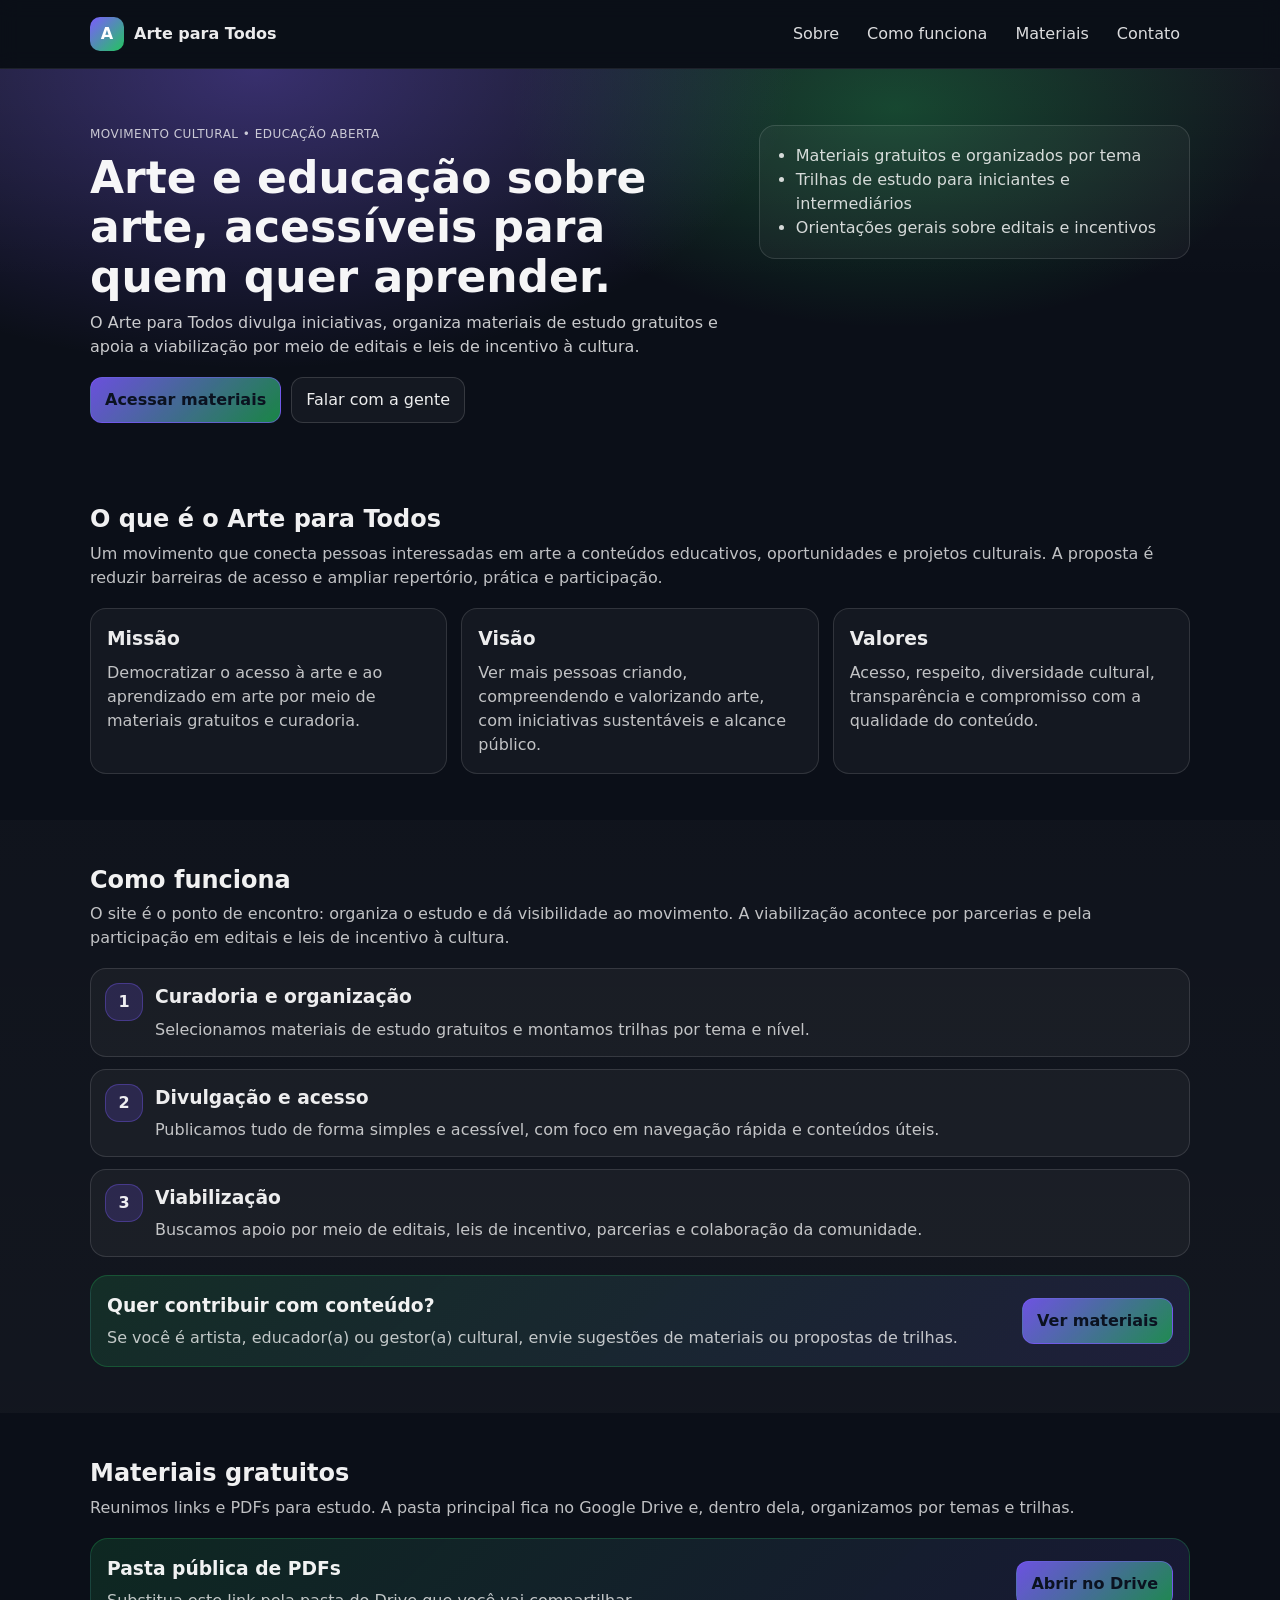
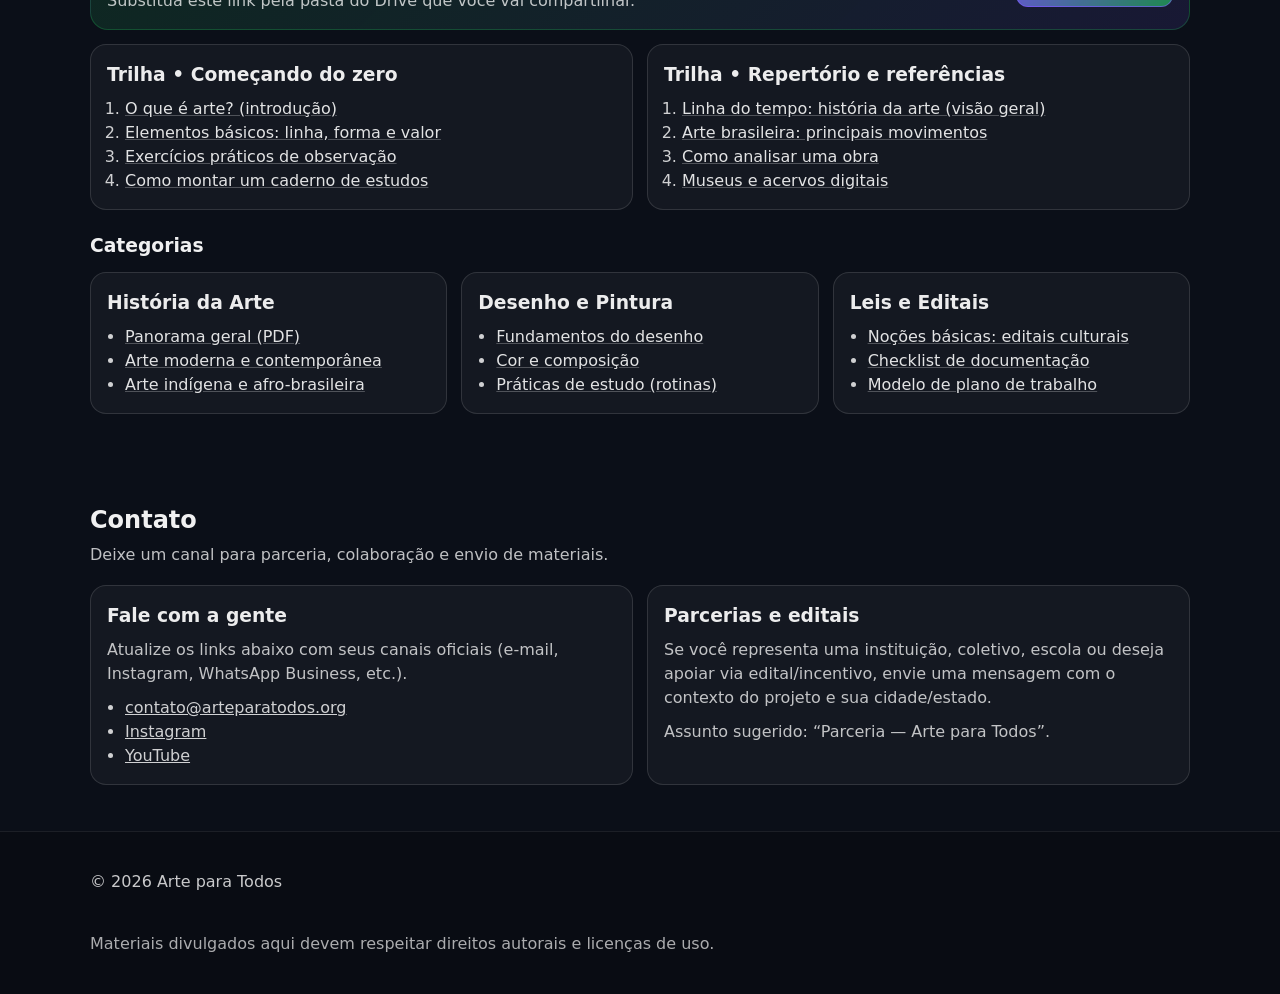
==== index.html @ 4cda793a "Site inicial (página única)" ====
<!doctype html>
<html lang="pt-BR">
  <head>
    <meta charset="utf-8" />
    <meta name="viewport" content="width=device-width, initial-scale=1" />
    <title>Arte para Todos</title>
    <meta
      name="description"
      content="Arte para Todos é um movimento para disponibilizar arte e educação sobre arte gratuitamente, conectando iniciativas a editais e leis de incentivo à cultura."
    />
    <meta property="og:title" content="Arte para Todos" />
    <meta
      property="og:description"
      content="Materiais gratuitos, divulgação da ideia e caminhos para viabilização via editais e leis de incentivo."
    />
    <meta property="og:type" content="website" />
    <link rel="stylesheet" href="./styles.css" />
  </head>
  <body>
    <a class="skip-link" href="#conteudo">Pular para o conteúdo</a>

    <header class="site-header">
      <div class="container header-inner">
        <a class="brand" href="./index.html" aria-label="Ir para a página inicial">
          <span class="brand-mark" aria-hidden="true">A</span>
          <span class="brand-name">Arte para Todos</span>
        </a>

        <nav class="nav" aria-label="Navegação principal">
          <a href="#sobre">Sobre</a>
          <a href="#como-funciona">Como funciona</a>
          <a href="#materiais">Materiais</a>
          <a href="#contato">Contato</a>
        </nav>
      </div>
    </header>

    <main id="conteudo">
      <section class="hero">
        <div class="container hero-inner">
          <div class="hero-copy">
            <p class="eyebrow">Movimento cultural • Educação aberta</p>
            <h1>Arte e educação sobre arte, acessíveis para quem quer aprender.</h1>
            <p class="lead">
              O Arte para Todos divulga iniciativas, organiza materiais de estudo gratuitos e apoia a viabilização por
              meio de editais e leis de incentivo à cultura.
            </p>
            <div class="cta">
              <a class="button primary" href="#materiais">Acessar materiais</a>
              <a class="button" href="#contato">Falar com a gente</a>
            </div>
          </div>

          <div class="hero-card" role="note" aria-label="Resumo do que você encontra aqui">
            <ul class="checklist">
              <li>Materiais gratuitos e organizados por tema</li>
              <li>Trilhas de estudo para iniciantes e intermediários</li>
              <li>Orientações gerais sobre editais e incentivos</li>
            </ul>
          </div>
        </div>
      </section>

      <section id="sobre" class="section">
        <div class="container">
          <div class="section-head">
            <h2>O que é o Arte para Todos</h2>
            <p>
              Um movimento que conecta pessoas interessadas em arte a conteúdos educativos, oportunidades e projetos
              culturais. A proposta é reduzir barreiras de acesso e ampliar repertório, prática e participação.
            </p>
          </div>

          <div class="grid-3">
            <article class="card">
              <h3>Missão</h3>
              <p>Democratizar o acesso à arte e ao aprendizado em arte por meio de materiais gratuitos e curadoria.</p>
            </article>
            <article class="card">
              <h3>Visão</h3>
              <p>
                Ver mais pessoas criando, compreendendo e valorizando arte, com iniciativas sustentáveis e alcance
                público.
              </p>
            </article>
            <article class="card">
              <h3>Valores</h3>
              <p>Acesso, respeito, diversidade cultural, transparência e compromisso com a qualidade do conteúdo.</p>
            </article>
          </div>
        </div>
      </section>

      <section id="como-funciona" class="section alt">
        <div class="container">
          <div class="section-head">
            <h2>Como funciona</h2>
            <p>
              O site é o ponto de encontro: organiza o estudo e dá visibilidade ao movimento. A viabilização acontece
              por parcerias e pela participação em editais e leis de incentivo à cultura.
            </p>
          </div>

          <div class="steps">
            <div class="step">
              <span class="step-number">1</span>
              <div class="step-body">
                <h3>Curadoria e organização</h3>
                <p>Selecionamos materiais de estudo gratuitos e montamos trilhas por tema e nível.</p>
              </div>
            </div>
            <div class="step">
              <span class="step-number">2</span>
              <div class="step-body">
                <h3>Divulgação e acesso</h3>
                <p>Publicamos tudo de forma simples e acessível, com foco em navegação rápida e conteúdos úteis.</p>
              </div>
            </div>
            <div class="step">
              <span class="step-number">3</span>
              <div class="step-body">
                <h3>Viabilização</h3>
                <p>Buscamos apoio por meio de editais, leis de incentivo, parcerias e colaboração da comunidade.</p>
              </div>
            </div>
          </div>

          <div class="callout">
            <div>
              <h3>Quer contribuir com conteúdo?</h3>
              <p>
                Se você é artista, educador(a) ou gestor(a) cultural, envie sugestões de materiais ou propostas de
                trilhas.
              </p>
            </div>
            <a class="button primary" href="#materiais">Ver materiais</a>
          </div>
        </div>
      </section>

      <section id="materiais" class="section">
        <div class="container">
          <div class="section-head">
            <h2>Materiais gratuitos</h2>
            <p>
              Reunimos links e PDFs para estudo. A pasta principal fica no Google Drive e, dentro dela, organizamos por
              temas e trilhas.
            </p>
          </div>

          <div class="callout">
            <div>
              <h3>Pasta pública de PDFs</h3>
              <p class="muted">Substitua este link pela pasta do Drive que você vai compartilhar.</p>
            </div>
            <a class="button primary" href="https://drive.google.com/drive/folders/SEU_LINK_AQUI" rel="noopener noreferrer" target="_blank">
              Abrir no Drive
            </a>
          </div>

          <div class="grid-2" style="margin-top: 14px">
            <section class="card">
              <h3>Trilha • Começando do zero</h3>
              <ol class="list">
                <li><a href="#">O que é arte? (introdução)</a></li>
                <li><a href="#">Elementos básicos: linha, forma e valor</a></li>
                <li><a href="#">Exercícios práticos de observação</a></li>
                <li><a href="#">Como montar um caderno de estudos</a></li>
              </ol>
            </section>

            <section class="card">
              <h3>Trilha • Repertório e referências</h3>
              <ol class="list">
                <li><a href="#">Linha do tempo: história da arte (visão geral)</a></li>
                <li><a href="#">Arte brasileira: principais movimentos</a></li>
                <li><a href="#">Como analisar uma obra</a></li>
                <li><a href="#">Museus e acervos digitais</a></li>
              </ol>
            </section>
          </div>

          <h3 class="section-title">Categorias</h3>
          <div class="grid-3">
            <section class="card">
              <h3>História da Arte</h3>
              <ul class="list">
                <li><a href="#">Panorama geral (PDF)</a></li>
                <li><a href="#">Arte moderna e contemporânea</a></li>
                <li><a href="#">Arte indígena e afro-brasileira</a></li>
              </ul>
            </section>

            <section class="card">
              <h3>Desenho e Pintura</h3>
              <ul class="list">
                <li><a href="#">Fundamentos do desenho</a></li>
                <li><a href="#">Cor e composição</a></li>
                <li><a href="#">Práticas de estudo (rotinas)</a></li>
              </ul>
            </section>

            <section class="card">
              <h3>Leis e Editais</h3>
              <ul class="list">
                <li><a href="#">Noções básicas: editais culturais</a></li>
                <li><a href="#">Checklist de documentação</a></li>
                <li><a href="#">Modelo de plano de trabalho</a></li>
              </ul>
            </section>
          </div>
        </div>
      </section>

      <section id="contato" class="section">
        <div class="container">
          <div class="section-head">
            <h2>Contato</h2>
            <p>Deixe um canal para parceria, colaboração e envio de materiais.</p>
          </div>

          <div class="grid-2">
            <div class="card">
              <h3>Fale com a gente</h3>
              <p class="muted">
                Atualize os links abaixo com seus canais oficiais (e-mail, Instagram, WhatsApp Business, etc.).
              </p>
              <ul class="link-list">
                <li><a href="mailto:contato@arteparatodos.org">contato@arteparatodos.org</a></li>
                <li><a href="#" rel="noopener noreferrer">Instagram</a></li>
                <li><a href="#" rel="noopener noreferrer">YouTube</a></li>
              </ul>
            </div>

            <div class="card">
              <h3>Parcerias e editais</h3>
              <p>
                Se você representa uma instituição, coletivo, escola ou deseja apoiar via edital/incentivo, envie uma
                mensagem com o contexto do projeto e sua cidade/estado.
              </p>
              <p class="muted">Assunto sugerido: “Parceria — Arte para Todos”.</p>
            </div>
          </div>
        </div>
      </section>
    </main>

    <footer class="site-footer">
      <div class="container footer-inner">
        <p>© <span id="ano"></span> Arte para Todos</p>
        <p class="muted">Materiais divulgados aqui devem respeitar direitos autorais e licenças de uso.</p>
      </div>
    </footer>

    <script>
      const el = document.getElementById("ano");
      if (el) el.textContent = String(new Date().getFullYear());
    </script>
  </body>
</html>
---- styles.css ----
* {
  box-sizing: border-box;
}

html,
body {
  height: 100%;
}

body {
  margin: 0;
  font-family: ui-sans-serif, system-ui, -apple-system, Segoe UI, Roboto, Arial, "Noto Sans", "Helvetica Neue",
    sans-serif;
  line-height: 1.5;
  color: #0b1220;
  background: #0b0f18;
}

a {
  color: inherit;
}

.skip-link {
  position: absolute;
  top: -100px;
  left: 12px;
  padding: 10px 12px;
  border-radius: 10px;
  background: #ffffff;
  color: #0b1220;
  z-index: 999;
}

.skip-link:focus {
  top: 12px;
  outline: 3px solid #7c5cff;
  outline-offset: 2px;
}

.container {
  width: min(1100px, calc(100% - 40px));
  margin: 0 auto;
}

.site-header {
  position: sticky;
  top: 0;
  z-index: 50;
  border-bottom: 1px solid rgba(255, 255, 255, 0.08);
  background: rgba(11, 15, 24, 0.8);
  backdrop-filter: blur(10px);
}

.header-inner {
  display: flex;
  align-items: center;
  justify-content: space-between;
  gap: 16px;
  padding: 14px 0;
}

.brand {
  display: inline-flex;
  align-items: center;
  gap: 10px;
  text-decoration: none;
}

.brand-mark {
  display: grid;
  place-items: center;
  width: 34px;
  height: 34px;
  border-radius: 10px;
  background: linear-gradient(135deg, #7c5cff, #22c55e);
  color: #ffffff;
  font-weight: 800;
}

.brand-name {
  color: rgba(255, 255, 255, 0.92);
  font-weight: 700;
}

.nav {
  display: flex;
  flex-wrap: wrap;
  gap: 8px;
}

.nav a {
  text-decoration: none;
  color: rgba(255, 255, 255, 0.86);
  padding: 8px 10px;
  border-radius: 10px;
}

.nav a:hover {
  background: rgba(255, 255, 255, 0.06);
}

.nav a.active {
  background: rgba(124, 92, 255, 0.18);
  color: rgba(255, 255, 255, 0.98);
}

.hero {
  padding: 56px 0 36px;
  background: radial-gradient(900px 500px at 20% 0%, rgba(124, 92, 255, 0.35), transparent 60%),
    radial-gradient(700px 400px at 70% 10%, rgba(34, 197, 94, 0.28), transparent 55%),
    linear-gradient(180deg, rgba(255, 255, 255, 0.04), transparent 55%);
}

.hero-inner {
  display: grid;
  grid-template-columns: 1.2fr 0.8fr;
  gap: 22px;
  align-items: start;
}

.eyebrow {
  margin: 0 0 10px;
  color: rgba(255, 255, 255, 0.75);
  letter-spacing: 0.04em;
  text-transform: uppercase;
  font-size: 12px;
}

h1 {
  margin: 0 0 10px;
  color: rgba(255, 255, 255, 0.96);
  line-height: 1.12;
  font-size: clamp(30px, 4vw, 44px);
}

.lead {
  margin: 0 0 18px;
  color: rgba(255, 255, 255, 0.78);
  font-size: 16px;
}

.cta {
  display: flex;
  flex-wrap: wrap;
  gap: 10px;
}

.button {
  display: inline-flex;
  align-items: center;
  justify-content: center;
  padding: 10px 14px;
  border-radius: 12px;
  border: 1px solid rgba(255, 255, 255, 0.14);
  color: rgba(255, 255, 255, 0.92);
  text-decoration: none;
  background: rgba(255, 255, 255, 0.04);
}

.button:hover {
  background: rgba(255, 255, 255, 0.08);
}

.button.primary {
  border-color: rgba(124, 92, 255, 0.55);
  background: linear-gradient(135deg, rgba(124, 92, 255, 0.85), rgba(34, 197, 94, 0.65));
  color: #0b1220;
  font-weight: 700;
}

.hero-card {
  border-radius: 16px;
  border: 1px solid rgba(255, 255, 255, 0.12);
  background: rgba(255, 255, 255, 0.04);
  padding: 18px;
}

.checklist {
  margin: 0;
  padding-left: 18px;
  color: rgba(255, 255, 255, 0.82);
}

.section {
  padding: 46px 0;
  background: #0b0f18;
}

.section.alt {
  background: linear-gradient(180deg, rgba(255, 255, 255, 0.02), rgba(255, 255, 255, 0.03));
}

.section-head {
  display: grid;
  gap: 8px;
  margin-bottom: 18px;
}

.section-head h1,
.section-head h2 {
  margin: 0;
  color: rgba(255, 255, 255, 0.94);
  line-height: 1.2;
}

.section-head p {
  margin: 0;
  color: rgba(255, 255, 255, 0.74);
}

.section-title {
  margin: 22px 0 12px;
  color: rgba(255, 255, 255, 0.94);
}

.grid-2 {
  display: grid;
  grid-template-columns: repeat(2, minmax(0, 1fr));
  gap: 14px;
}

.grid-3 {
  display: grid;
  grid-template-columns: repeat(3, minmax(0, 1fr));
  gap: 14px;
}

.card {
  border-radius: 16px;
  border: 1px solid rgba(255, 255, 255, 0.12);
  background: rgba(255, 255, 255, 0.04);
  padding: 16px;
}

.card h3,
.card h2 {
  margin: 0 0 8px;
  color: rgba(255, 255, 255, 0.92);
}

.card p {
  margin: 0 0 10px;
  color: rgba(255, 255, 255, 0.74);
}

.card p:last-child {
  margin-bottom: 0;
}

.card-title {
  font-size: 18px;
}

.muted {
  color: rgba(255, 255, 255, 0.66);
}

.steps {
  display: grid;
  gap: 12px;
}

.step {
  display: grid;
  grid-template-columns: 38px 1fr;
  gap: 12px;
  align-items: start;
  padding: 14px;
  border-radius: 16px;
  border: 1px solid rgba(255, 255, 255, 0.12);
  background: rgba(255, 255, 255, 0.04);
}

.step-number {
  display: grid;
  place-items: center;
  width: 38px;
  height: 38px;
  border-radius: 14px;
  background: rgba(124, 92, 255, 0.18);
  border: 1px solid rgba(124, 92, 255, 0.35);
  color: rgba(255, 255, 255, 0.92);
  font-weight: 800;
}

.step-body h3 {
  margin: 0 0 6px;
  color: rgba(255, 255, 255, 0.92);
}

.step-body p {
  margin: 0;
  color: rgba(255, 255, 255, 0.74);
}

.callout {
  margin-top: 18px;
  display: flex;
  align-items: center;
  justify-content: space-between;
  gap: 14px;
  padding: 16px;
  border-radius: 18px;
  border: 1px solid rgba(34, 197, 94, 0.25);
  background: linear-gradient(135deg, rgba(34, 197, 94, 0.14), rgba(124, 92, 255, 0.12));
}

.callout h2,
.callout h3 {
  margin: 0 0 6px;
  color: rgba(255, 255, 255, 0.94);
}

.callout p {
  margin: 0;
  color: rgba(255, 255, 255, 0.74);
}

.list {
  margin: 0;
  padding-left: 18px;
  color: rgba(255, 255, 255, 0.8);
}

.list a {
  color: rgba(255, 255, 255, 0.88);
  text-decoration-color: rgba(255, 255, 255, 0.25);
}

.list a:hover {
  text-decoration-color: rgba(255, 255, 255, 0.6);
}

.link-list {
  margin: 10px 0 0;
  padding-left: 18px;
  color: rgba(255, 255, 255, 0.8);
}

.site-footer {
  padding: 22px 0;
  border-top: 1px solid rgba(255, 255, 255, 0.08);
  background: rgba(0, 0, 0, 0.2);
}

.footer-inner {
  display: grid;
  gap: 6px;
  color: rgba(255, 255, 255, 0.78);
}

@media (max-width: 860px) {
  .hero-inner {
    grid-template-columns: 1fr;
  }

  .grid-3 {
    grid-template-columns: 1fr;
  }

  .grid-2 {
    grid-template-columns: 1fr;
  }

  .callout {
    flex-direction: column;
    align-items: flex-start;
  }
}
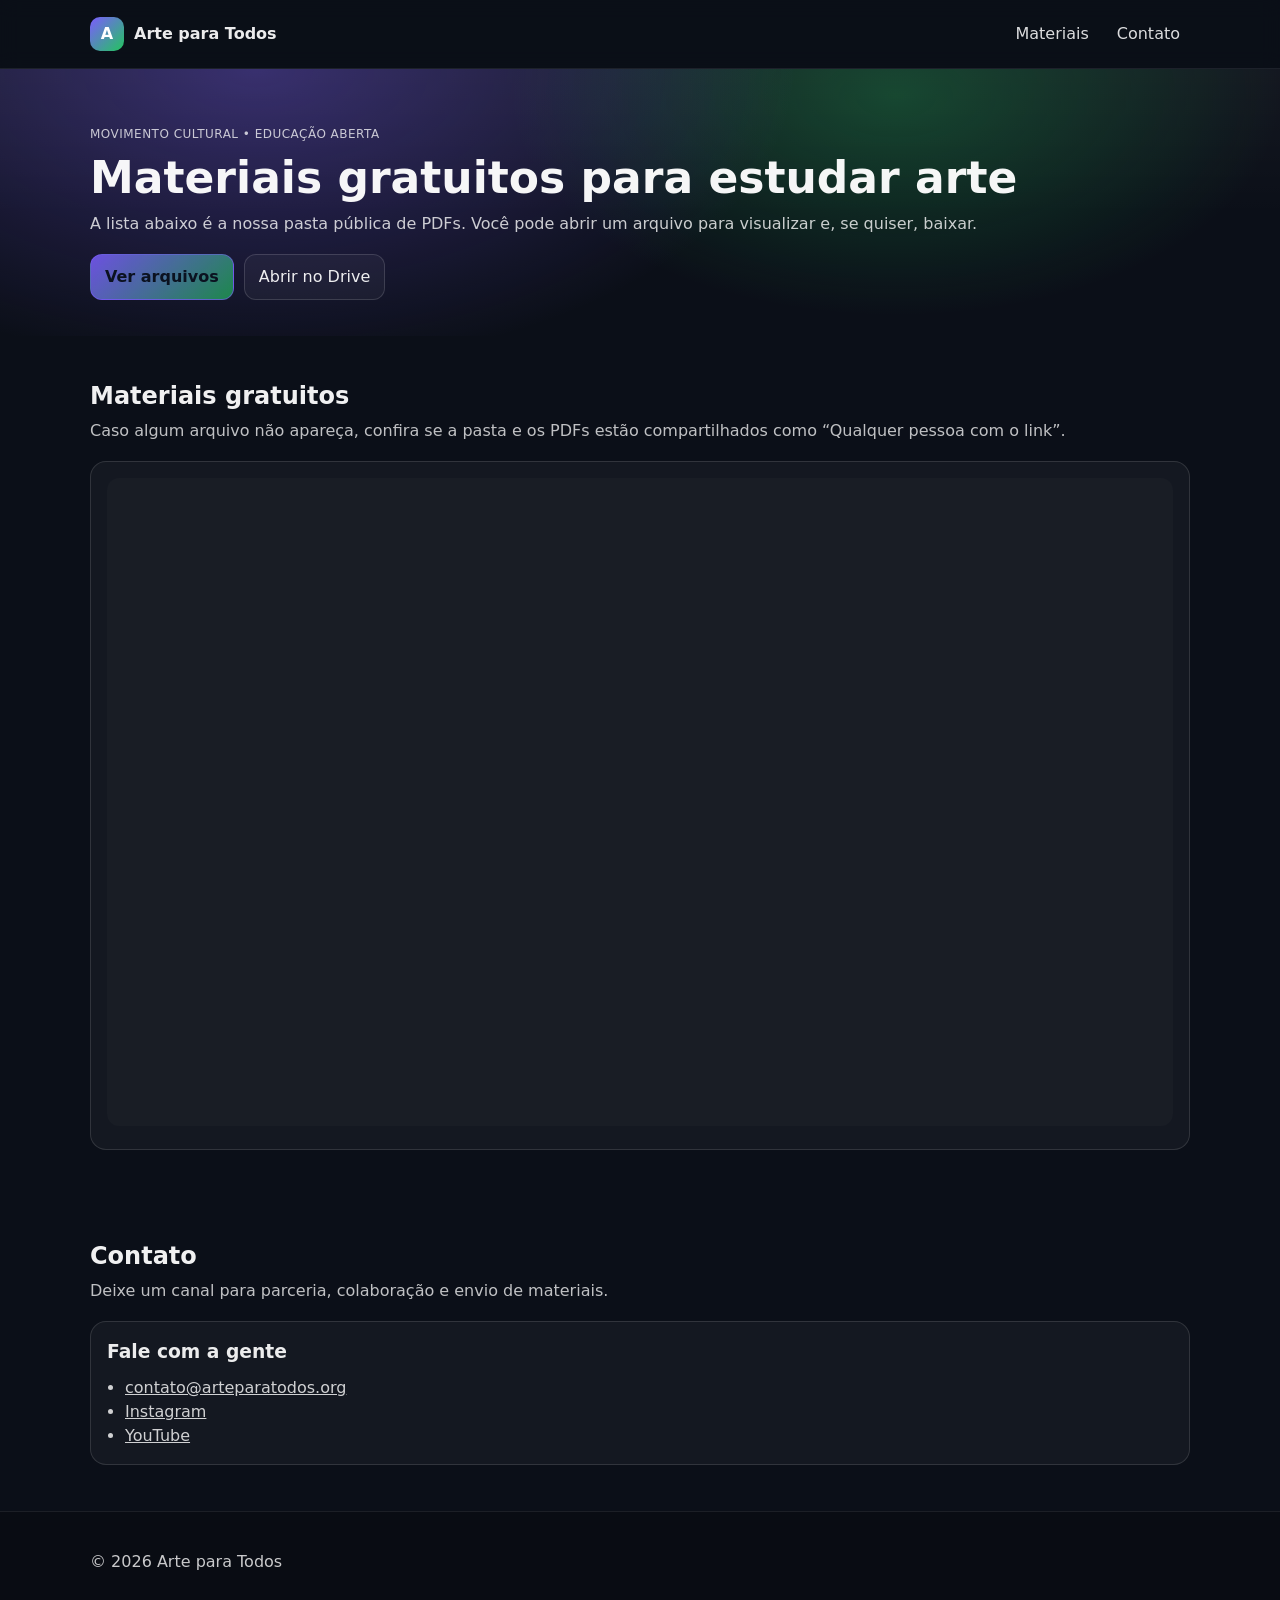
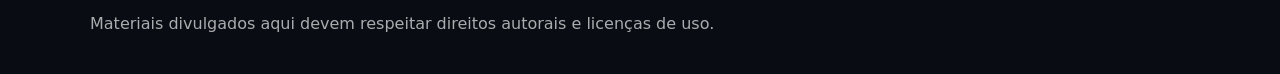
==== commit 7d9fe6cd: "Exibir pasta do Drive na página" ====
--- a/index.html
+++ b/index.html
@@ -27,8 +27,6 @@
         </a>
 
         <nav class="nav" aria-label="Navegação principal">
-          <a href="#sobre">Sobre</a>
-          <a href="#como-funciona">Como funciona</a>
           <a href="#materiais">Materiais</a>
           <a href="#contato">Contato</a>
         </nav>
@@ -37,103 +35,23 @@
 
     <main id="conteudo">
       <section class="hero">
-        <div class="container hero-inner">
-          <div class="hero-copy">
-            <p class="eyebrow">Movimento cultural • Educação aberta</p>
-            <h1>Arte e educação sobre arte, acessíveis para quem quer aprender.</h1>
-            <p class="lead">
-              O Arte para Todos divulga iniciativas, organiza materiais de estudo gratuitos e apoia a viabilização por
-              meio de editais e leis de incentivo à cultura.
-            </p>
-            <div class="cta">
-              <a class="button primary" href="#materiais">Acessar materiais</a>
-              <a class="button" href="#contato">Falar com a gente</a>
-            </div>
-          </div>
-
-          <div class="hero-card" role="note" aria-label="Resumo do que você encontra aqui">
-            <ul class="checklist">
-              <li>Materiais gratuitos e organizados por tema</li>
-              <li>Trilhas de estudo para iniciantes e intermediários</li>
-              <li>Orientações gerais sobre editais e incentivos</li>
-            </ul>
-          </div>
-        </div>
-      </section>
-
-      <section id="sobre" class="section">
         <div class="container">
-          <div class="section-head">
-            <h2>O que é o Arte para Todos</h2>
-            <p>
-              Um movimento que conecta pessoas interessadas em arte a conteúdos educativos, oportunidades e projetos
-              culturais. A proposta é reduzir barreiras de acesso e ampliar repertório, prática e participação.
-            </p>
-          </div>
-
-          <div class="grid-3">
-            <article class="card">
-              <h3>Missão</h3>
-              <p>Democratizar o acesso à arte e ao aprendizado em arte por meio de materiais gratuitos e curadoria.</p>
-            </article>
-            <article class="card">
-              <h3>Visão</h3>
-              <p>
-                Ver mais pessoas criando, compreendendo e valorizando arte, com iniciativas sustentáveis e alcance
-                público.
-              </p>
-            </article>
-            <article class="card">
-              <h3>Valores</h3>
-              <p>Acesso, respeito, diversidade cultural, transparência e compromisso com a qualidade do conteúdo.</p>
-            </article>
-          </div>
-        </div>
-      </section>
-
-      <section id="como-funciona" class="section alt">
-        <div class="container">
-          <div class="section-head">
-            <h2>Como funciona</h2>
-            <p>
-              O site é o ponto de encontro: organiza o estudo e dá visibilidade ao movimento. A viabilização acontece
-              por parcerias e pela participação em editais e leis de incentivo à cultura.
-            </p>
-          </div>
-
-          <div class="steps">
-            <div class="step">
-              <span class="step-number">1</span>
-              <div class="step-body">
-                <h3>Curadoria e organização</h3>
-                <p>Selecionamos materiais de estudo gratuitos e montamos trilhas por tema e nível.</p>
-              </div>
-            </div>
-            <div class="step">
-              <span class="step-number">2</span>
-              <div class="step-body">
-                <h3>Divulgação e acesso</h3>
-                <p>Publicamos tudo de forma simples e acessível, com foco em navegação rápida e conteúdos úteis.</p>
-              </div>
-            </div>
-            <div class="step">
-              <span class="step-number">3</span>
-              <div class="step-body">
-                <h3>Viabilização</h3>
-                <p>Buscamos apoio por meio de editais, leis de incentivo, parcerias e colaboração da comunidade.</p>
-              </div>
-            </div>
-          </div>
-
-          <div class="callout">
-            <div>
-              <h3>Quer contribuir com conteúdo?</h3>
-              <p>
-                Se você é artista, educador(a) ou gestor(a) cultural, envie sugestões de materiais ou propostas de
-                trilhas.
-              </p>
-            </div>
-            <a class="button primary" href="#materiais">Ver materiais</a>
+          <p class="eyebrow">Movimento cultural • Educação aberta</p>
+          <h1>Materiais gratuitos para estudar arte</h1>
+          <p class="lead">
+            A lista abaixo é a nossa pasta pública de PDFs. Você pode abrir um arquivo para visualizar e, se quiser,
+            baixar.
+          </p>
+          <div class="cta">
+            <a class="button primary" href="#materiais">Ver arquivos</a>
+            <a
+              class="button"
+              href="https://drive.google.com/drive/folders/1q9_9AuEtH3xdVgExgkLZGIIVnOI6Y4uZ?usp=sharing"
+              rel="noopener noreferrer"
+              target="_blank"
+            >
+              Abrir no Drive
+            </a>
           </div>
         </div>
       </section>
@@ -143,71 +61,17 @@
           <div class="section-head">
             <h2>Materiais gratuitos</h2>
             <p>
-              Reunimos links e PDFs para estudo. A pasta principal fica no Google Drive e, dentro dela, organizamos por
-              temas e trilhas.
+              Caso algum arquivo não apareça, confira se a pasta e os PDFs estão compartilhados como “Qualquer pessoa
+              com o link”.
             </p>
           </div>
 
-          <div class="callout">
-            <div>
-              <h3>Pasta pública de PDFs</h3>
-              <p class="muted">Substitua este link pela pasta do Drive que você vai compartilhar.</p>
-            </div>
-            <a class="button primary" href="https://drive.google.com/drive/folders/SEU_LINK_AQUI" rel="noopener noreferrer" target="_blank">
-              Abrir no Drive
-            </a>
-          </div>
-
-          <div class="grid-2" style="margin-top: 14px">
-            <section class="card">
-              <h3>Trilha • Começando do zero</h3>
-              <ol class="list">
-                <li><a href="#">O que é arte? (introdução)</a></li>
-                <li><a href="#">Elementos básicos: linha, forma e valor</a></li>
-                <li><a href="#">Exercícios práticos de observação</a></li>
-                <li><a href="#">Como montar um caderno de estudos</a></li>
-              </ol>
-            </section>
-
-            <section class="card">
-              <h3>Trilha • Repertório e referências</h3>
-              <ol class="list">
-                <li><a href="#">Linha do tempo: história da arte (visão geral)</a></li>
-                <li><a href="#">Arte brasileira: principais movimentos</a></li>
-                <li><a href="#">Como analisar uma obra</a></li>
-                <li><a href="#">Museus e acervos digitais</a></li>
-              </ol>
-            </section>
-          </div>
-
-          <h3 class="section-title">Categorias</h3>
-          <div class="grid-3">
-            <section class="card">
-              <h3>História da Arte</h3>
-              <ul class="list">
-                <li><a href="#">Panorama geral (PDF)</a></li>
-                <li><a href="#">Arte moderna e contemporânea</a></li>
-                <li><a href="#">Arte indígena e afro-brasileira</a></li>
-              </ul>
-            </section>
-
-            <section class="card">
-              <h3>Desenho e Pintura</h3>
-              <ul class="list">
-                <li><a href="#">Fundamentos do desenho</a></li>
-                <li><a href="#">Cor e composição</a></li>
-                <li><a href="#">Práticas de estudo (rotinas)</a></li>
-              </ul>
-            </section>
-
-            <section class="card">
-              <h3>Leis e Editais</h3>
-              <ul class="list">
-                <li><a href="#">Noções básicas: editais culturais</a></li>
-                <li><a href="#">Checklist de documentação</a></li>
-                <li><a href="#">Modelo de plano de trabalho</a></li>
-              </ul>
-            </section>
+          <div class="card">
+            <iframe
+              class="drive-embed"
+              title="Pasta pública de materiais (Google Drive)"
+              src="https://drive.google.com/embeddedfolderview?id=1q9_9AuEtH3xdVgExgkLZGIIVnOI6Y4uZ#grid"
+            ></iframe>
           </div>
         </div>
       </section>
@@ -219,27 +83,13 @@
             <p>Deixe um canal para parceria, colaboração e envio de materiais.</p>
           </div>
 
-          <div class="grid-2">
-            <div class="card">
-              <h3>Fale com a gente</h3>
-              <p class="muted">
-                Atualize os links abaixo com seus canais oficiais (e-mail, Instagram, WhatsApp Business, etc.).
-              </p>
-              <ul class="link-list">
-                <li><a href="mailto:contato@arteparatodos.org">contato@arteparatodos.org</a></li>
-                <li><a href="#" rel="noopener noreferrer">Instagram</a></li>
-                <li><a href="#" rel="noopener noreferrer">YouTube</a></li>
-              </ul>
-            </div>
-
-            <div class="card">
-              <h3>Parcerias e editais</h3>
-              <p>
-                Se você representa uma instituição, coletivo, escola ou deseja apoiar via edital/incentivo, envie uma
-                mensagem com o contexto do projeto e sua cidade/estado.
-              </p>
-              <p class="muted">Assunto sugerido: “Parceria — Arte para Todos”.</p>
-            </div>
+          <div class="card">
+            <h3>Fale com a gente</h3>
+            <ul class="link-list">
+              <li><a href="mailto:contato@arteparatodos.org">contato@arteparatodos.org</a></li>
+              <li><a href="#" rel="noopener noreferrer">Instagram</a></li>
+              <li><a href="#" rel="noopener noreferrer">YouTube</a></li>
+            </ul>
           </div>
         </div>
       </section>
--- a/styles.css
+++ b/styles.css
@@ -230,6 +230,15 @@
   border: 1px solid rgba(255, 255, 255, 0.12);
   background: rgba(255, 255, 255, 0.04);
   padding: 16px;
+}
+
+.drive-embed {
+  width: 100%;
+  height: 72vh;
+  min-height: 560px;
+  border: 0;
+  border-radius: 12px;
+  background: rgba(255, 255, 255, 0.02);
 }
 
 .card h3,
@@ -366,4 +375,9 @@
     flex-direction: column;
     align-items: flex-start;
   }
-}
+
+  .drive-embed {
+    height: 70vh;
+    min-height: 520px;
+  }
+}
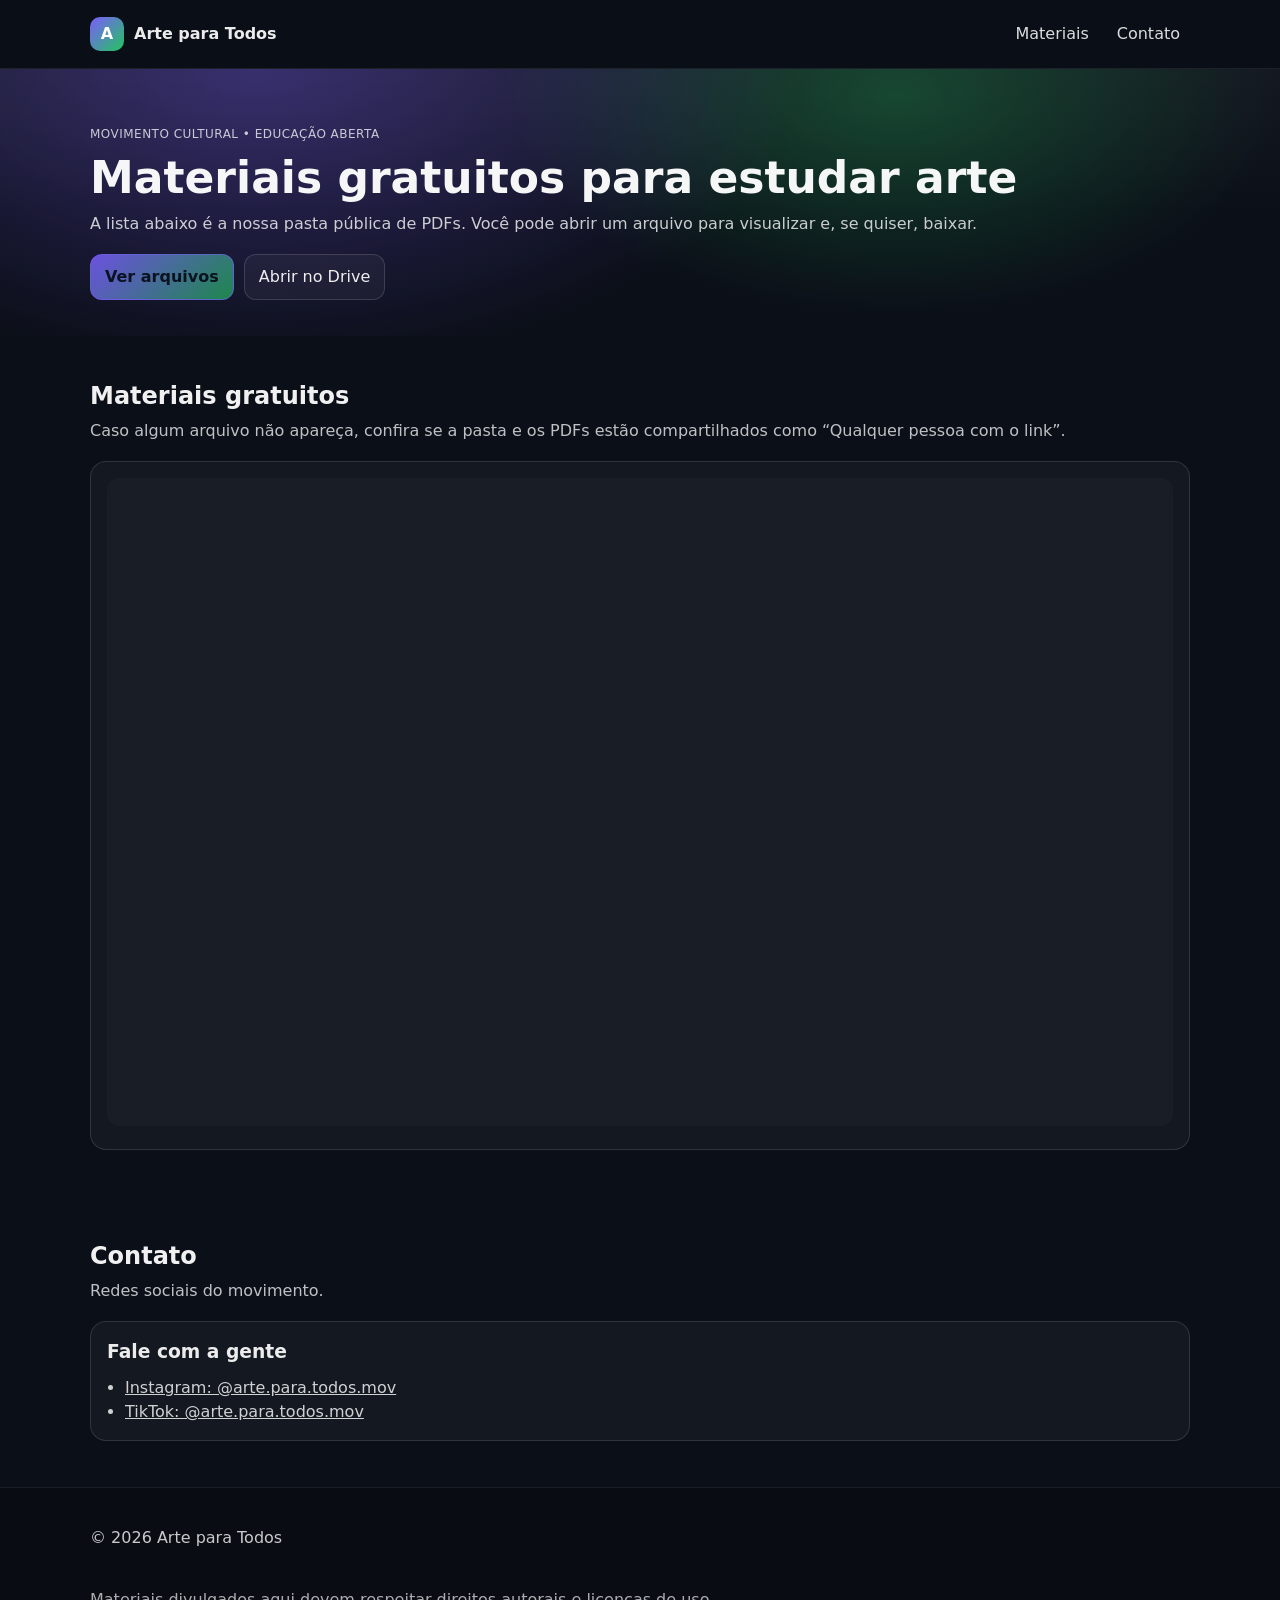
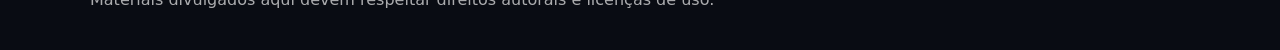
==== commit 2a52c0c7: "Atualizar contato para redes sociais" ====
--- a/index.html
+++ b/index.html
@@ -80,15 +80,22 @@
         <div class="container">
           <div class="section-head">
             <h2>Contato</h2>
-            <p>Deixe um canal para parceria, colaboração e envio de materiais.</p>
+            <p>Redes sociais do movimento.</p>
           </div>
 
           <div class="card">
             <h3>Fale com a gente</h3>
             <ul class="link-list">
-              <li><a href="mailto:contato@arteparatodos.org">contato@arteparatodos.org</a></li>
-              <li><a href="#" rel="noopener noreferrer">Instagram</a></li>
-              <li><a href="#" rel="noopener noreferrer">YouTube</a></li>
+              <li>
+                <a href="https://www.instagram.com/arte.para.todos.mov/" rel="noopener noreferrer" target="_blank">
+                  Instagram: @arte.para.todos.mov
+                </a>
+              </li>
+              <li>
+                <a href="https://www.tiktok.com/@arte.para.todos.mov" rel="noopener noreferrer" target="_blank">
+                  TikTok: @arte.para.todos.mov
+                </a>
+              </li>
             </ul>
           </div>
         </div>
